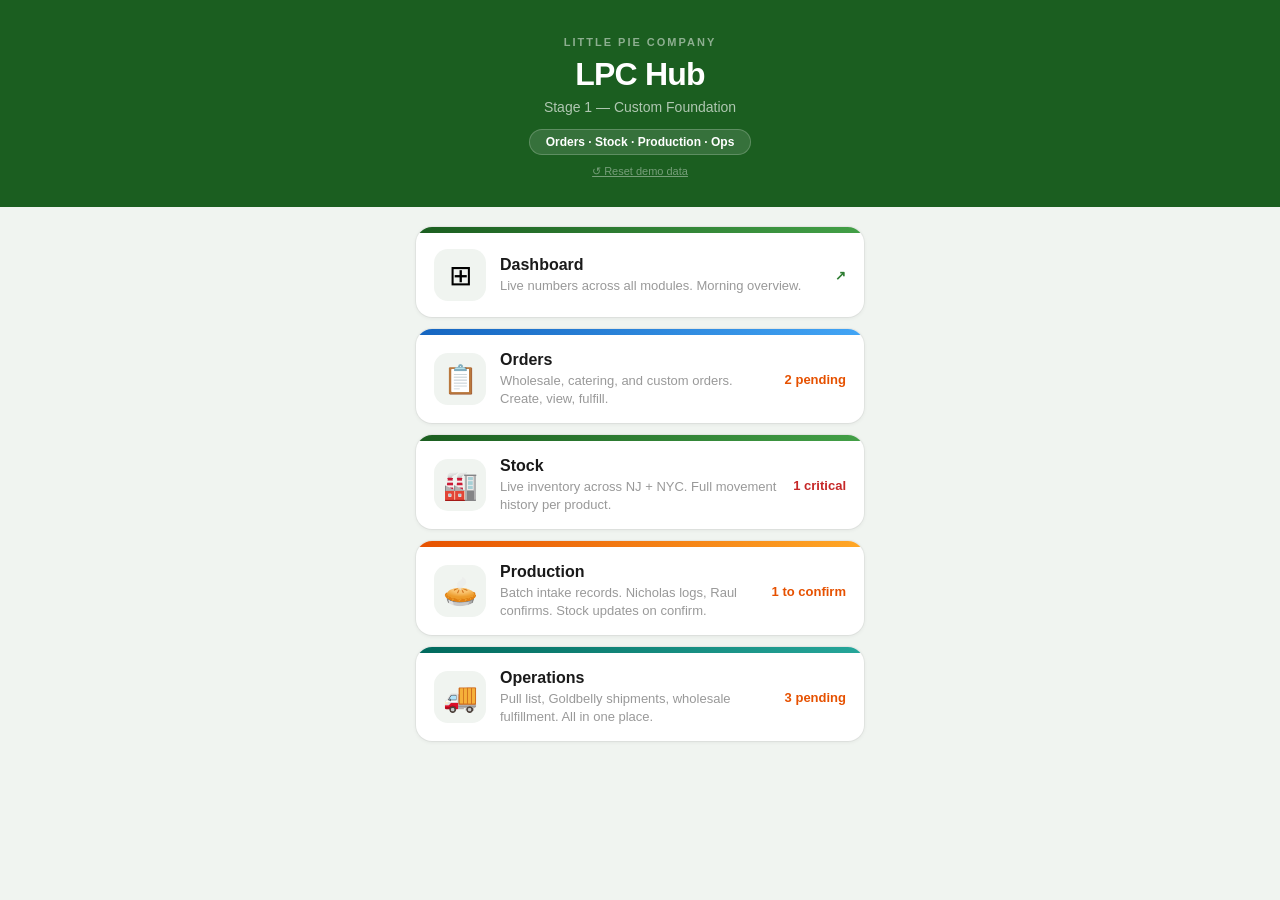
==== index.html @ 29d555e5 "init" ====
<!DOCTYPE html>
<html lang="en">
<head>
<meta charset="UTF-8">
<meta name="viewport" content="width=device-width, initial-scale=1.0">
<title>LPC Hub</title>
<link rel="stylesheet" href="_base.css">
<style>
  .hero { background: #1B5E20; color: white; padding: 36px 24px 28px; text-align: center; }
  .hero-eyebrow { font-size: 11px; font-weight: 700; letter-spacing: 2px; opacity: 0.5; text-transform: uppercase; margin-bottom: 8px; }
  .hero-title { font-size: 32px; font-weight: 800; letter-spacing: -0.8px; }
  .hero-sub { font-size: 14px; opacity: 0.65; margin-top: 6px; }
  .stage-badge { display: inline-block; background: rgba(255,255,255,0.12); border: 1px solid rgba(255,255,255,0.2); border-radius: 99px; font-size: 12px; font-weight: 600; padding: 5px 16px; margin-top: 14px; }
  .reset-btn { display: inline-block; margin-top: 10px; font-size: 11px; color: rgba(255,255,255,0.4); cursor: pointer; border: none; background: none; font-family: inherit; text-decoration: underline; }

  .modules { padding: 20px 16px 40px; max-width: 480px; margin: 0 auto; }
  .module-card { background: white; border-radius: 16px; overflow: hidden; margin-bottom: 12px; box-shadow: 0 1px 4px rgba(0,0,0,0.07), 0 0 0 1px rgba(0,0,0,0.04); text-decoration: none; color: inherit; display: block; transition: transform 0.15s; }
  .module-card:hover { transform: translateY(-1px); box-shadow: 0 4px 14px rgba(0,0,0,0.11); }
  .module-top { height: 6px; }
  .module-top.green  { background: linear-gradient(90deg, #1B5E20, #43A047); }
  .module-top.blue   { background: linear-gradient(90deg, #1565C0, #42A5F5); }
  .module-top.teal   { background: linear-gradient(90deg, #00695C, #26A69A); }
  .module-top.amber  { background: linear-gradient(90deg, #E65100, #FFA726); }
  .module-body { padding: 16px 18px; display: flex; align-items: center; gap: 14px; }
  .module-icon { font-size: 28px; width: 52px; height: 52px; border-radius: 14px; background: #F0F4F0; display: flex; align-items: center; justify-content: center; flex-shrink: 0; }
  .module-info { flex: 1; }
  .module-name { font-size: 16px; font-weight: 800; color: #1A1A1A; }
  .module-desc { font-size: 13px; color: #999; margin-top: 3px; line-height: 1.35; }
  .module-stat { font-size: 13px; font-weight: 700; text-align: right; flex-shrink: 0; }
  .stat-green  { color: #2E7D32; }
  .stat-orange { color: #E65100; }
  .stat-red    { color: #C62828; }
  .stat-grey   { color: #BBB; }
</style>
</head>
<body>
<div class="hero">
  <div class="hero-eyebrow">Little Pie Company</div>
  <div class="hero-title">LPC Hub</div>
  <div class="hero-sub">Stage 1 — Custom Foundation</div>
  <div class="stage-badge">Orders · Stock · Production · Ops</div>
  <br>
  <button type="button" class="reset-btn" onclick="if(confirm('Reset all demo data?')) AppData.reset()">↺ Reset demo data</button>
</div>

<div class="modules">
  <a class="module-card" href="01.dashboard.html">
    <div class="module-top green"></div>
    <div class="module-body">
      <div class="module-icon">⊞</div>
      <div class="module-info">
        <div class="module-name">Dashboard</div>
        <div class="module-desc">Live numbers across all modules. Morning overview.</div>
      </div>
      <div class="module-stat stat-green" id="stat-dash">—</div>
    </div>
  </a>

  <a class="module-card" href="02.orders.html">
    <div class="module-top blue"></div>
    <div class="module-body">
      <div class="module-icon">📋</div>
      <div class="module-info">
        <div class="module-name">Orders</div>
        <div class="module-desc">Wholesale, catering, and custom orders. Create, view, fulfill.</div>
      </div>
      <div class="module-stat stat-orange" id="stat-orders">—</div>
    </div>
  </a>

  <a class="module-card" href="03.stock.html">
    <div class="module-top green"></div>
    <div class="module-body">
      <div class="module-icon">🏭</div>
      <div class="module-info">
        <div class="module-name">Stock</div>
        <div class="module-desc">Live inventory across NJ + NYC. Full movement history per product.</div>
      </div>
      <div class="module-stat" id="stat-stock">—</div>
    </div>
  </a>

  <a class="module-card" href="04.production.html">
    <div class="module-top amber"></div>
    <div class="module-body">
      <div class="module-icon">🥧</div>
      <div class="module-info">
        <div class="module-name">Production</div>
        <div class="module-desc">Batch intake records. Nicholas logs, Raul confirms. Stock updates on confirm.</div>
      </div>
      <div class="module-stat stat-orange" id="stat-prod">—</div>
    </div>
  </a>

  <a class="module-card" href="05.operations.html">
    <div class="module-top teal"></div>
    <div class="module-body">
      <div class="module-icon">🚚</div>
      <div class="module-info">
        <div class="module-name">Operations</div>
        <div class="module-desc">Pull list, Goldbelly shipments, wholesale fulfillment. All in one place.</div>
      </div>
      <div class="module-stat stat-orange" id="stat-ops">—</div>
    </div>
  </a>
</div>

<script src="_data.js"></script>
<script>
  document.getElementById('stat-dash').textContent    = '↗';
  document.getElementById('stat-orders').textContent  = AppData.getPendingCount() + ' pending';
  const alerts = AppData.getStockAlerts();
  const crit = alerts.filter(a => a.level === 'critical').length;
  document.getElementById('stat-stock').textContent   = crit > 0 ? crit + ' critical' : 'All OK';
  document.getElementById('stat-stock').className     = 'module-stat ' + (crit > 0 ? 'stat-red' : 'stat-green');
  document.getElementById('stat-prod').textContent    = AppData.getPendingBatchCount() + ' to confirm';
  document.getElementById('stat-ops').textContent     = AppData.getPendingShipCount() + ' pending';
</script>
</body>
</html>
---- _base.css ----
/* LPC Hub — Base Styles */
* { box-sizing: border-box; margin: 0; padding: 0; }
body { font-family: -apple-system, BlinkMacSystemFont, 'Segoe UI', Roboto, sans-serif; background: #F0F4F0; min-height: 100vh; -webkit-font-smoothing: antialiased; }

/* ── Topbar ── */
.topbar { color: white; padding: 13px 18px; display: flex; align-items: center; justify-content: space-between; position: sticky; top: 0; z-index: 100; box-shadow: 0 2px 10px rgba(0,0,0,0.2); }
.topbar.green  { background: #1B5E20; }
.topbar.teal   { background: #00695C; }
.topbar.amber  { background: #E65100; }
.topbar-back   { font-size: 13px; opacity: 0.85; text-decoration: none; color: white; min-width: 52px; }
.topbar-center { flex: 1; text-align: center; }
.topbar-title  { font-size: 17px; font-weight: 800; letter-spacing: -0.2px; }
.topbar-sub    { font-size: 11px; opacity: 0.65; margin-top: 1px; }
.topbar-action { font-size: 20px; cursor: pointer; background: none; border: none; color: white; min-width: 52px; text-align: right; padding: 0; }
.topbar-right  { font-size: 12px; opacity: 0.65; min-width: 52px; text-align: right; }

/* ── Bottom Nav ── */
.bottomnav { position: fixed; bottom: 0; left: 0; right: 0; background: white; border-top: 1px solid #E4E8E4; display: flex; z-index: 100; }
.nav-item  { flex: 1; display: flex; flex-direction: column; align-items: center; padding: 8px 4px 6px; text-decoration: none; color: #B0B8B0; font-size: 10px; font-weight: 600; gap: 2px; }
.nav-item.active { color: #1B5E20; }
.nav-icon  { font-size: 21px; line-height: 1.15; }
.nav-badge { background: #E53935; color: white; font-size: 9px; font-weight: 800; padding: 1px 5px; border-radius: 99px; position: absolute; margin-top: -2px; margin-left: 10px; }

/* ── Content ── */
.content { padding: 14px; padding-bottom: 88px; max-width: 480px; margin: 0 auto; }

/* ── Cards ── */
.card { background: white; border-radius: 14px; padding: 16px 18px; margin-bottom: 12px; box-shadow: 0 1px 4px rgba(0,0,0,0.07), 0 0 0 1px rgba(0,0,0,0.04); }
.card-title { font-size: 11px; font-weight: 800; color: #1B5E20; text-transform: uppercase; letter-spacing: 0.6px; margin-bottom: 14px; }

/* ── Section Labels ── */
.section-label { font-size: 11px; font-weight: 700; color: #A0A8A0; text-transform: uppercase; letter-spacing: 0.8px; margin: 18px 0 10px; }

/* ── Chips ── */
.chip { font-size: 11px; font-weight: 700; padding: 3px 10px; border-radius: 99px; white-space: nowrap; }
.chip-green    { background: #E8F5E9; color: #2E7D32; }
.chip-orange   { background: #FFF3E0; color: #E65100; }
.chip-red      { background: #FFEBEE; color: #C62828; }
.chip-blue     { background: #E3F2FD; color: #1565C0; }
.chip-purple   { background: #F3E5F5; color: #6A1B9A; }
.chip-grey     { background: #F5F5F5; color: #777; }
.chip-teal     { background: #E0F2F1; color: #00695C; }

/* ── Buttons ── */
.btn { width: 100%; border: none; border-radius: 12px; padding: 15px; font-size: 15px; font-weight: 700; cursor: pointer; font-family: inherit; letter-spacing: 0.1px; }
.btn-primary   { background: #2E7D32; color: white; }
.btn-primary:hover   { background: #1B5E20; }
.btn-primary:disabled { background: #A5D6A7; cursor: default; }
.btn-secondary { background: #F0F4F0; color: #444; }
.btn-secondary:hover { background: #E4EAE4; }
.btn-teal      { background: #00695C; color: white; }
.btn-teal:hover      { background: #004D40; }
.btn-amber     { background: #E65100; color: white; }
.btn-danger    { background: #FFEBEE; color: #C62828; }

/* ── Forms ── */
.form-row { margin-bottom: 14px; }
.form-row:last-child { margin-bottom: 0; }
label { display: block; font-size: 12px; font-weight: 700; color: #666; margin-bottom: 6px; }
input[type="text"], input[type="number"], input[type="date"], select, textarea {
  width: 100%; border: 1.5px solid #DDE5DD; border-radius: 10px; padding: 11px 14px;
  font-size: 15px; color: #1A1A1A; background: white; outline: none;
  -webkit-appearance: none; font-family: inherit;
}
input:focus, select:focus, textarea:focus { border-color: #2E7D32; box-shadow: 0 0 0 3px rgba(46,125,50,0.10); }
textarea { resize: none; height: 68px; font-size: 14px; line-height: 1.5; }
select { background-image: url("data:image/svg+xml,%3Csvg xmlns='http://www.w3.org/2000/svg' width='12' height='8' viewBox='0 0 12 8'%3E%3Cpath fill='%23999' d='M6 8L0 0h12z'/%3E%3C/svg%3E"); background-repeat: no-repeat; background-position: right 14px center; padding-right: 36px; }

/* Qty stepper */
.stepper { display: flex; align-items: center; gap: 10px; }
.step-btn { width: 48px; height: 48px; border-radius: 10px; border: 1.5px solid #DDE5DD; background: white; font-size: 22px; font-weight: 700; cursor: pointer; display: flex; align-items: center; justify-content: center; color: #1B5E20; flex-shrink: 0; }
.step-btn:hover { background: #E8F5E9; border-color: #A5D6A7; }
.step-input { flex: 1; text-align: center; font-size: 32px; font-weight: 800; color: #1B5E20; letter-spacing: -1px; }

/* ── Info Strip ── */
.info-strip { background: white; border-radius: 14px; padding: 12px 0; margin-bottom: 14px; display: flex; box-shadow: 0 1px 4px rgba(0,0,0,0.07), 0 0 0 1px rgba(0,0,0,0.04); }
.info-item { flex: 1; text-align: center; border-right: 1px solid #EEF2EE; }
.info-item:last-child { border-right: none; }
.info-label { font-size: 10px; font-weight: 700; color: #C0C8C0; text-transform: uppercase; letter-spacing: 0.5px; }
.info-val   { font-size: 18px; font-weight: 800; color: #1B5E20; margin-top: 3px; }
.info-val.muted { color: #C0C8C0; }

/* ── Progress Bar ── */
.progress-wrap { background: #E8EEE8; border-radius: 99px; height: 6px; margin-bottom: 14px; overflow: hidden; }
.progress-bar  { height: 100%; border-radius: 99px; transition: width 0.3s; background: linear-gradient(90deg, #2E7D32, #4CAF50); }

/* ── Tabs ── */
.tabs { display: flex; gap: 6px; margin-bottom: 14px; overflow-x: auto; padding-bottom: 2px; -webkit-overflow-scrolling: touch; }
.tab { padding: 7px 15px; border-radius: 99px; font-size: 13px; font-weight: 600; cursor: pointer; border: 1.5px solid #DDE5DD; background: white; color: #888; white-space: nowrap; flex-shrink: 0; font-family: inherit; }
.tab.active { background: #1B5E20; color: white; border-color: #1B5E20; }

/* Module tabs (full-width) */
.module-tabs { display: grid; background: #E4EAE4; border-bottom: none; }
.module-tab  { padding: 12px; text-align: center; font-size: 13px; font-weight: 700; color: #999; cursor: pointer; border-bottom: 3px solid transparent; background: transparent; border: none; font-family: inherit; }
.module-tab.active { color: #1B5E20; border-bottom-color: #2E7D32; background: white; }

/* ── List Rows ── */
.list-row { background: white; border-radius: 14px; padding: 14px 16px; margin-bottom: 8px; display: flex; align-items: center; gap: 12px; box-shadow: 0 1px 4px rgba(0,0,0,0.07), 0 0 0 1px rgba(0,0,0,0.04); text-decoration: none; color: inherit; cursor: pointer; }
.list-row:hover { background: #FAFCFA; }
.list-row-icon { width: 42px; height: 42px; border-radius: 12px; background: #F0F4F0; display: flex; align-items: center; justify-content: center; font-size: 20px; flex-shrink: 0; }
.list-row-body { flex: 1; min-width: 0; }
.list-row-title { font-size: 14px; font-weight: 700; color: #1A1A1A; }
.list-row-sub   { font-size: 12px; color: #A0A8A0; margin-top: 2px; }
.list-row-right { display: flex; align-items: center; gap: 8px; flex-shrink: 0; }
.arrow { color: #D0D8D0; font-size: 18px; font-weight: 300; }

/* ── Modal ── */
.modal-overlay { display: none; position: fixed; inset: 0; background: rgba(0,0,0,0.45); z-index: 200; align-items: flex-end; }
.modal-overlay.open { display: flex; }
.modal { background: white; border-radius: 20px 20px 0 0; width: 100%; max-height: 90vh; overflow-y: auto; }
.modal-handle { width: 40px; height: 4px; background: #DDD; border-radius: 2px; margin: 14px auto 0; }
.modal-header { padding: 16px 20px 12px; }
.modal-title  { font-size: 18px; font-weight: 800; color: #1A1A1A; }
.modal-sub    { font-size: 12px; color: #AAA; margin-top: 3px; }
.modal-body   { padding: 0 20px 20px; }
.modal-footer { padding: 12px 20px 28px; display: flex; gap: 10px; }
.modal-footer .btn { padding: 14px; font-size: 14px; }

/* ── Drawer (slide-up panel) ── */
.drawer-overlay { display: none; position: fixed; inset: 0; background: rgba(0,0,0,0.4); z-index: 150; }
.drawer-overlay.open { display: block; }
.drawer { position: fixed; bottom: 0; left: 0; right: 0; background: white; border-radius: 20px 20px 0 0; z-index: 160; max-height: 92vh; overflow-y: auto; transform: translateY(100%); transition: transform 0.25s ease; }
.drawer.open { transform: translateY(0); }
.drawer-handle { width: 40px; height: 4px; background: #DDD; border-radius: 2px; margin: 14px auto 0; }
.drawer-header { padding: 16px 20px 4px; display: flex; align-items: center; justify-content: space-between; }
.drawer-title  { font-size: 18px; font-weight: 800; color: #1A1A1A; }
.drawer-close  { font-size: 20px; color: #CCC; cursor: pointer; background: none; border: none; padding: 4px; }
.drawer-body   { padding: 12px 20px 32px; }

/* ── Ledger / History ── */
.ledger-item { display: flex; align-items: flex-start; gap: 12px; padding: 10px 0; border-bottom: 1px solid #F5F5F5; }
.ledger-item:last-child { border-bottom: none; }
.ledger-dot { width: 10px; height: 10px; border-radius: 50%; flex-shrink: 0; margin-top: 3px; }
.dot-in   { background: #4CAF50; }
.dot-out  { background: #EF5350; }
.dot-move { background: #1E88E5; }
.ledger-body { flex: 1; }
.ledger-desc { font-size: 13px; color: #333; font-weight: 500; }
.ledger-meta { font-size: 11px; color: #BBB; margin-top: 2px; }
.ledger-qty  { font-size: 14px; font-weight: 800; flex-shrink: 0; }
.ledger-qty.pos { color: #2E7D32; }
.ledger-qty.neg { color: #C62828; }

/* ── KPI Cards ── */
.kpi-grid { display: grid; grid-template-columns: 1fr 1fr; gap: 10px; margin-bottom: 6px; }
.kpi-card { background: white; border-radius: 14px; padding: 14px 16px; box-shadow: 0 1px 4px rgba(0,0,0,0.07), 0 0 0 1px rgba(0,0,0,0.04); border-top: 3px solid #E0E0E0; }
.kpi-card.ok      { border-top-color: #4CAF50; }
.kpi-card.warn    { border-top-color: #FF9800; }
.kpi-card.alert   { border-top-color: #F44336; }
.kpi-card.neutral { border-top-color: #90A4AE; }
.kpi-num   { font-size: 34px; font-weight: 800; line-height: 1; letter-spacing: -1.5px; color: #1A1A1A; }
.kpi-num.green  { color: #1B5E20; }
.kpi-num.orange { color: #E65100; }
.kpi-num.red    { color: #C62828; }
.kpi-num.slate  { color: #455A64; }
.kpi-label { font-size: 12px; color: #999; margin-top: 5px; font-weight: 500; }
.kpi-sub   { font-size: 11px; color: #C0C0C0; margin-top: 2px; }

/* ── FAB ── */
.fab { position: fixed; bottom: 76px; right: 18px; width: 54px; height: 54px; border-radius: 99px; display: flex; align-items: center; justify-content: center; font-size: 26px; box-shadow: 0 4px 16px rgba(0,0,0,0.2); cursor: pointer; border: none; z-index: 90; font-family: inherit; }
.fab-green { background: #2E7D32; color: white; box-shadow: 0 4px 16px rgba(46,125,50,0.4); }
.fab-green:hover { background: #1B5E20; }

/* ── Notice ── */
.notice { border-radius: 12px; padding: 12px 14px; margin-bottom: 14px; display: flex; align-items: flex-start; gap: 10px; }
.notice-blue   { background: #E3F2FD; border: 1px solid #BBDEFB; }
.notice-amber  { background: #FFF8E1; border: 1px solid #FFE082; }
.notice-red    { background: #FFEBEE; border: 1px solid #FFCDD2; }
.notice-icon   { font-size: 16px; flex-shrink: 0; margin-top: 1px; }
.notice-text   { font-size: 12px; line-height: 1.5; }
.notice-blue .notice-text   { color: #1565C0; }
.notice-amber .notice-text  { color: #E65100; }
.notice-red .notice-text    { color: #C62828; }

/* ── Checkbox rows (pick lists) ── */
.check-row { background: white; border-radius: 14px; padding: 14px 16px; margin-bottom: 8px; display: flex; align-items: center; gap: 14px; box-shadow: 0 1px 4px rgba(0,0,0,0.07), 0 0 0 1px rgba(0,0,0,0.04); cursor: pointer; user-select: none; -webkit-tap-highlight-color: transparent; transition: opacity 0.2s; }
.check-row.checked { opacity: 0.42; }
.check-row.checked .check-row-name { text-decoration: line-through; color: #BBB; }
.checkbox { width: 26px; height: 26px; border-radius: 8px; border: 2px solid #C8E6C9; display: flex; align-items: center; justify-content: center; flex-shrink: 0; background: white; transition: all 0.15s; }
.check-row.checked .checkbox { background: #2E7D32; border-color: #2E7D32; }
.checkmark { color: white; font-size: 14px; font-weight: 700; display: none; }
.check-row.checked .checkmark { display: block; }
.check-row-body { flex: 1; min-width: 0; }
.check-row-name { font-size: 14px; font-weight: 700; color: #1A1A1A; }
.check-row-meta { display: flex; gap: 8px; margin-top: 4px; flex-wrap: wrap; }
.meta-pill { font-size: 11px; color: #999; background: #F5F5F5; border-radius: 6px; padding: 2px 7px; }
.meta-pill.warn { background: #FFF3E0; color: #E65100; }
.check-row-right { text-align: right; flex-shrink: 0; }
.check-row-qty  { font-size: 26px; font-weight: 800; color: #1B5E20; line-height: 1; letter-spacing: -1px; }
.check-row-unit { font-size: 10px; color: #CCC; font-weight: 600; text-transform: uppercase; }

/* ── Stock rows ── */
.stock-row { background: white; border-radius: 14px; padding: 14px 16px; margin-bottom: 8px; box-shadow: 0 1px 4px rgba(0,0,0,0.07), 0 0 0 1px rgba(0,0,0,0.04); border-left: 4px solid transparent; cursor: pointer; }
.stock-row.ok       { border-left-color: #4CAF50; }
.stock-row.low      { border-left-color: #FF9800; }
.stock-row.critical { border-left-color: #F44336; }
.stock-row:hover    { background: #FAFCFA; }
.stock-row-top { display: flex; justify-content: space-between; align-items: flex-start; margin-bottom: 10px; }
.stock-row-name { font-size: 14px; font-weight: 700; color: #1A1A1A; }
.loc-grid { display: flex; gap: 8px; }
.loc-block { flex: 1; background: #F8F9F8; border-radius: 10px; padding: 8px 12px; }
.loc-label { font-size: 10px; color: #BBB; font-weight: 600; text-transform: uppercase; letter-spacing: 0.4px; }
.loc-qty   { font-size: 20px; font-weight: 800; color: #222; margin-top: 2px; line-height: 1; letter-spacing: -0.5px; }
.loc-target { font-size: 10px; color: #CCC; margin-top: 1px; }
.bar-wrap  { margin-top: 6px; background: #EFEFEF; border-radius: 3px; height: 4px; overflow: hidden; }
.bar       { height: 100%; border-radius: 3px; }
.bar-ok       { background: #4CAF50; }
.bar-low      { background: #FF9800; }
.bar-critical { background: #F44336; }

@media print {
  .topbar-back, .topbar-action, .bottomnav, .fab, .drawer-overlay, .modal-overlay { display: none !important; }
  body { background: white; }
  .content { padding-bottom: 16px; }
}
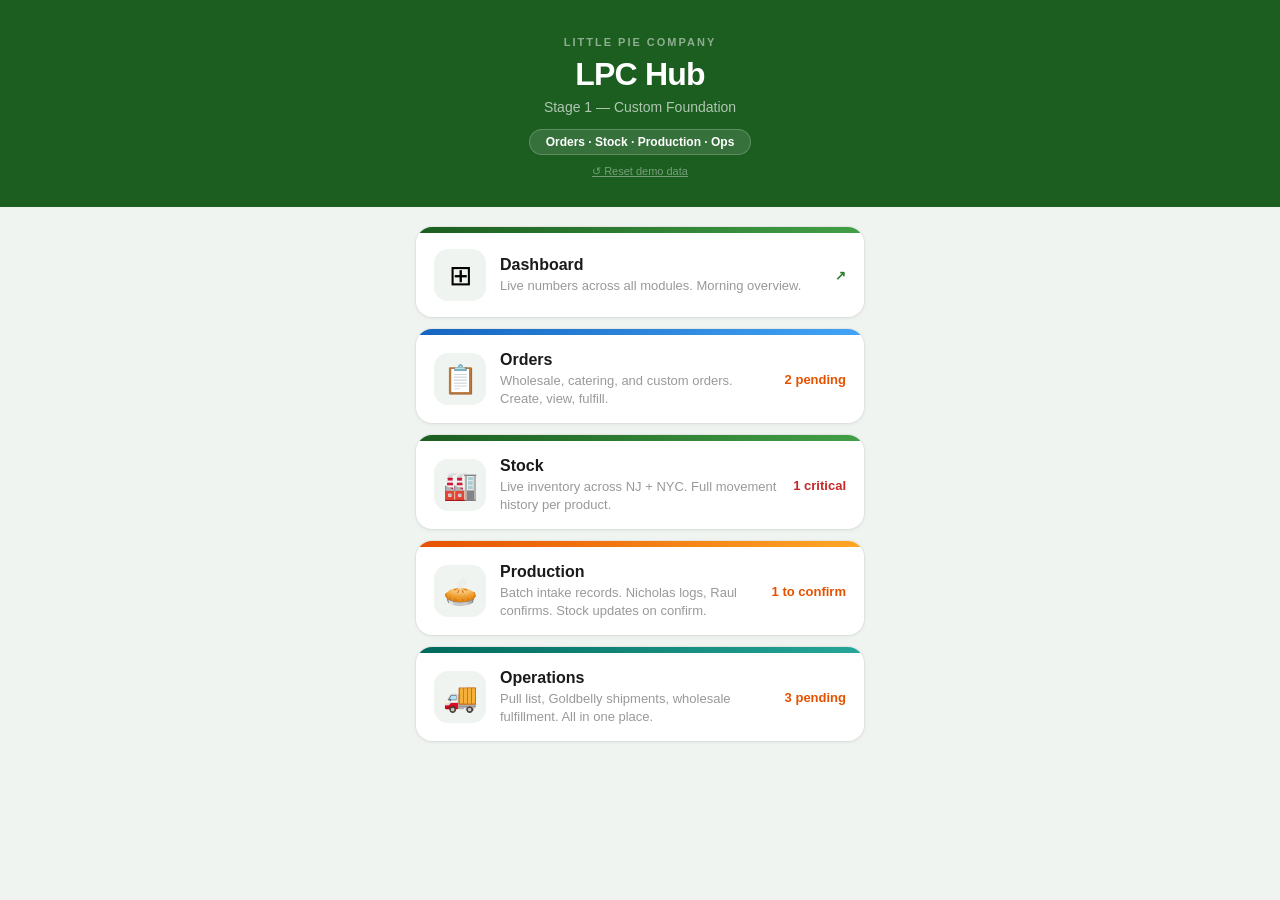
==== commit 21c6f8e0: "fix: change routes for styles and js scripts across all HTML files" ====
--- a/index.html
+++ b/index.html
@@ -1,120 +1,251 @@
 <!DOCTYPE html>
 <html lang="en">
+
 <head>
-<meta charset="UTF-8">
-<meta name="viewport" content="width=device-width, initial-scale=1.0">
-<title>LPC Hub</title>
-<link rel="stylesheet" href="_base.css">
-<style>
-  .hero { background: #1B5E20; color: white; padding: 36px 24px 28px; text-align: center; }
-  .hero-eyebrow { font-size: 11px; font-weight: 700; letter-spacing: 2px; opacity: 0.5; text-transform: uppercase; margin-bottom: 8px; }
-  .hero-title { font-size: 32px; font-weight: 800; letter-spacing: -0.8px; }
-  .hero-sub { font-size: 14px; opacity: 0.65; margin-top: 6px; }
-  .stage-badge { display: inline-block; background: rgba(255,255,255,0.12); border: 1px solid rgba(255,255,255,0.2); border-radius: 99px; font-size: 12px; font-weight: 600; padding: 5px 16px; margin-top: 14px; }
-  .reset-btn { display: inline-block; margin-top: 10px; font-size: 11px; color: rgba(255,255,255,0.4); cursor: pointer; border: none; background: none; font-family: inherit; text-decoration: underline; }
-
-  .modules { padding: 20px 16px 40px; max-width: 480px; margin: 0 auto; }
-  .module-card { background: white; border-radius: 16px; overflow: hidden; margin-bottom: 12px; box-shadow: 0 1px 4px rgba(0,0,0,0.07), 0 0 0 1px rgba(0,0,0,0.04); text-decoration: none; color: inherit; display: block; transition: transform 0.15s; }
-  .module-card:hover { transform: translateY(-1px); box-shadow: 0 4px 14px rgba(0,0,0,0.11); }
-  .module-top { height: 6px; }
-  .module-top.green  { background: linear-gradient(90deg, #1B5E20, #43A047); }
-  .module-top.blue   { background: linear-gradient(90deg, #1565C0, #42A5F5); }
-  .module-top.teal   { background: linear-gradient(90deg, #00695C, #26A69A); }
-  .module-top.amber  { background: linear-gradient(90deg, #E65100, #FFA726); }
-  .module-body { padding: 16px 18px; display: flex; align-items: center; gap: 14px; }
-  .module-icon { font-size: 28px; width: 52px; height: 52px; border-radius: 14px; background: #F0F4F0; display: flex; align-items: center; justify-content: center; flex-shrink: 0; }
-  .module-info { flex: 1; }
-  .module-name { font-size: 16px; font-weight: 800; color: #1A1A1A; }
-  .module-desc { font-size: 13px; color: #999; margin-top: 3px; line-height: 1.35; }
-  .module-stat { font-size: 13px; font-weight: 700; text-align: right; flex-shrink: 0; }
-  .stat-green  { color: #2E7D32; }
-  .stat-orange { color: #E65100; }
-  .stat-red    { color: #C62828; }
-  .stat-grey   { color: #BBB; }
-</style>
+  <meta charset="UTF-8">
+  <meta name="viewport" content="width=device-width, initial-scale=1.0">
+  <title>LPC Hub</title>
+  <link rel="stylesheet" href="./_base.css">
+  <style>
+    .hero {
+      background: #1B5E20;
+      color: white;
+      padding: 36px 24px 28px;
+      text-align: center;
+    }
+
+    .hero-eyebrow {
+      font-size: 11px;
+      font-weight: 700;
+      letter-spacing: 2px;
+      opacity: 0.5;
+      text-transform: uppercase;
+      margin-bottom: 8px;
+    }
+
+    .hero-title {
+      font-size: 32px;
+      font-weight: 800;
+      letter-spacing: -0.8px;
+    }
+
+    .hero-sub {
+      font-size: 14px;
+      opacity: 0.65;
+      margin-top: 6px;
+    }
+
+    .stage-badge {
+      display: inline-block;
+      background: rgba(255, 255, 255, 0.12);
+      border: 1px solid rgba(255, 255, 255, 0.2);
+      border-radius: 99px;
+      font-size: 12px;
+      font-weight: 600;
+      padding: 5px 16px;
+      margin-top: 14px;
+    }
+
+    .reset-btn {
+      display: inline-block;
+      margin-top: 10px;
+      font-size: 11px;
+      color: rgba(255, 255, 255, 0.4);
+      cursor: pointer;
+      border: none;
+      background: none;
+      font-family: inherit;
+      text-decoration: underline;
+    }
+
+    .modules {
+      padding: 20px 16px 40px;
+      max-width: 480px;
+      margin: 0 auto;
+    }
+
+    .module-card {
+      background: white;
+      border-radius: 16px;
+      overflow: hidden;
+      margin-bottom: 12px;
+      box-shadow: 0 1px 4px rgba(0, 0, 0, 0.07), 0 0 0 1px rgba(0, 0, 0, 0.04);
+      text-decoration: none;
+      color: inherit;
+      display: block;
+      transition: transform 0.15s;
+    }
+
+    .module-card:hover {
+      transform: translateY(-1px);
+      box-shadow: 0 4px 14px rgba(0, 0, 0, 0.11);
+    }
+
+    .module-top {
+      height: 6px;
+    }
+
+    .module-top.green {
+      background: linear-gradient(90deg, #1B5E20, #43A047);
+    }
+
+    .module-top.blue {
+      background: linear-gradient(90deg, #1565C0, #42A5F5);
+    }
+
+    .module-top.teal {
+      background: linear-gradient(90deg, #00695C, #26A69A);
+    }
+
+    .module-top.amber {
+      background: linear-gradient(90deg, #E65100, #FFA726);
+    }
+
+    .module-body {
+      padding: 16px 18px;
+      display: flex;
+      align-items: center;
+      gap: 14px;
+    }
+
+    .module-icon {
+      font-size: 28px;
+      width: 52px;
+      height: 52px;
+      border-radius: 14px;
+      background: #F0F4F0;
+      display: flex;
+      align-items: center;
+      justify-content: center;
+      flex-shrink: 0;
+    }
+
+    .module-info {
+      flex: 1;
+    }
+
+    .module-name {
+      font-size: 16px;
+      font-weight: 800;
+      color: #1A1A1A;
+    }
+
+    .module-desc {
+      font-size: 13px;
+      color: #999;
+      margin-top: 3px;
+      line-height: 1.35;
+    }
+
+    .module-stat {
+      font-size: 13px;
+      font-weight: 700;
+      text-align: right;
+      flex-shrink: 0;
+    }
+
+    .stat-green {
+      color: #2E7D32;
+    }
+
+    .stat-orange {
+      color: #E65100;
+    }
+
+    .stat-red {
+      color: #C62828;
+    }
+
+    .stat-grey {
+      color: #BBB;
+    }
+  </style>
 </head>
+
 <body>
-<div class="hero">
-  <div class="hero-eyebrow">Little Pie Company</div>
-  <div class="hero-title">LPC Hub</div>
-  <div class="hero-sub">Stage 1 — Custom Foundation</div>
-  <div class="stage-badge">Orders · Stock · Production · Ops</div>
-  <br>
-  <button type="button" class="reset-btn" onclick="if(confirm('Reset all demo data?')) AppData.reset()">↺ Reset demo data</button>
-</div>
-
-<div class="modules">
-  <a class="module-card" href="01.dashboard.html">
-    <div class="module-top green"></div>
-    <div class="module-body">
-      <div class="module-icon">⊞</div>
-      <div class="module-info">
-        <div class="module-name">Dashboard</div>
-        <div class="module-desc">Live numbers across all modules. Morning overview.</div>
-      </div>
-      <div class="module-stat stat-green" id="stat-dash">—</div>
-    </div>
-  </a>
-
-  <a class="module-card" href="02.orders.html">
-    <div class="module-top blue"></div>
-    <div class="module-body">
-      <div class="module-icon">📋</div>
-      <div class="module-info">
-        <div class="module-name">Orders</div>
-        <div class="module-desc">Wholesale, catering, and custom orders. Create, view, fulfill.</div>
-      </div>
-      <div class="module-stat stat-orange" id="stat-orders">—</div>
-    </div>
-  </a>
-
-  <a class="module-card" href="03.stock.html">
-    <div class="module-top green"></div>
-    <div class="module-body">
-      <div class="module-icon">🏭</div>
-      <div class="module-info">
-        <div class="module-name">Stock</div>
-        <div class="module-desc">Live inventory across NJ + NYC. Full movement history per product.</div>
-      </div>
-      <div class="module-stat" id="stat-stock">—</div>
-    </div>
-  </a>
-
-  <a class="module-card" href="04.production.html">
-    <div class="module-top amber"></div>
-    <div class="module-body">
-      <div class="module-icon">🥧</div>
-      <div class="module-info">
-        <div class="module-name">Production</div>
-        <div class="module-desc">Batch intake records. Nicholas logs, Raul confirms. Stock updates on confirm.</div>
-      </div>
-      <div class="module-stat stat-orange" id="stat-prod">—</div>
-    </div>
-  </a>
-
-  <a class="module-card" href="05.operations.html">
-    <div class="module-top teal"></div>
-    <div class="module-body">
-      <div class="module-icon">🚚</div>
-      <div class="module-info">
-        <div class="module-name">Operations</div>
-        <div class="module-desc">Pull list, Goldbelly shipments, wholesale fulfillment. All in one place.</div>
-      </div>
-      <div class="module-stat stat-orange" id="stat-ops">—</div>
-    </div>
-  </a>
-</div>
-
-<script src="_data.js"></script>
-<script>
-  document.getElementById('stat-dash').textContent    = '↗';
-  document.getElementById('stat-orders').textContent  = AppData.getPendingCount() + ' pending';
-  const alerts = AppData.getStockAlerts();
-  const crit = alerts.filter(a => a.level === 'critical').length;
-  document.getElementById('stat-stock').textContent   = crit > 0 ? crit + ' critical' : 'All OK';
-  document.getElementById('stat-stock').className     = 'module-stat ' + (crit > 0 ? 'stat-red' : 'stat-green');
-  document.getElementById('stat-prod').textContent    = AppData.getPendingBatchCount() + ' to confirm';
-  document.getElementById('stat-ops').textContent     = AppData.getPendingShipCount() + ' pending';
-</script>
+  <div class="hero">
+    <div class="hero-eyebrow">Little Pie Company</div>
+    <div class="hero-title">LPC Hub</div>
+    <div class="hero-sub">Stage 1 — Custom Foundation</div>
+    <div class="stage-badge">Orders · Stock · Production · Ops</div>
+    <br>
+    <button type="button" class="reset-btn" onclick="if(confirm('Reset all demo data?')) AppData.reset()">↺ Reset demo
+      data</button>
+  </div>
+
+  <div class="modules">
+    <a class="module-card" href="01.dashboard.html">
+      <div class="module-top green"></div>
+      <div class="module-body">
+        <div class="module-icon">⊞</div>
+        <div class="module-info">
+          <div class="module-name">Dashboard</div>
+          <div class="module-desc">Live numbers across all modules. Morning overview.</div>
+        </div>
+        <div class="module-stat stat-green" id="stat-dash">—</div>
+      </div>
+    </a>
+
+    <a class="module-card" href="02.orders.html">
+      <div class="module-top blue"></div>
+      <div class="module-body">
+        <div class="module-icon">📋</div>
+        <div class="module-info">
+          <div class="module-name">Orders</div>
+          <div class="module-desc">Wholesale, catering, and custom orders. Create, view, fulfill.</div>
+        </div>
+        <div class="module-stat stat-orange" id="stat-orders">—</div>
+      </div>
+    </a>
+
+    <a class="module-card" href="03.stock.html">
+      <div class="module-top green"></div>
+      <div class="module-body">
+        <div class="module-icon">🏭</div>
+        <div class="module-info">
+          <div class="module-name">Stock</div>
+          <div class="module-desc">Live inventory across NJ + NYC. Full movement history per product.</div>
+        </div>
+        <div class="module-stat" id="stat-stock">—</div>
+      </div>
+    </a>
+
+    <a class="module-card" href="04.production.html">
+      <div class="module-top amber"></div>
+      <div class="module-body">
+        <div class="module-icon">🥧</div>
+        <div class="module-info">
+          <div class="module-name">Production</div>
+          <div class="module-desc">Batch intake records. Nicholas logs, Raul confirms. Stock updates on confirm.</div>
+        </div>
+        <div class="module-stat stat-orange" id="stat-prod">—</div>
+      </div>
+    </a>
+
+    <a class="module-card" href="05.operations.html">
+      <div class="module-top teal"></div>
+      <div class="module-body">
+        <div class="module-icon">🚚</div>
+        <div class="module-info">
+          <div class="module-name">Operations</div>
+          <div class="module-desc">Pull list, Goldbelly shipments, wholesale fulfillment. All in one place.</div>
+        </div>
+        <div class="module-stat stat-orange" id="stat-ops">—</div>
+      </div>
+    </a>
+  </div>
+
+  <script src="./_data.js"></script>
+  <script>
+    document.getElementById('stat-dash').textContent = '↗';
+    document.getElementById('stat-orders').textContent = AppData.getPendingCount() + ' pending';
+    const alerts = AppData.getStockAlerts();
+    const crit = alerts.filter(a => a.level === 'critical').length;
+    document.getElementById('stat-stock').textContent = crit > 0 ? crit + ' critical' : 'All OK';
+    document.getElementById('stat-stock').className = 'module-stat ' + (crit > 0 ? 'stat-red' : 'stat-green');
+    document.getElementById('stat-prod').textContent = AppData.getPendingBatchCount() + ' to confirm';
+    document.getElementById('stat-ops').textContent = AppData.getPendingShipCount() + ' pending';
+  </script>
 </body>
-</html>
+
+</html>
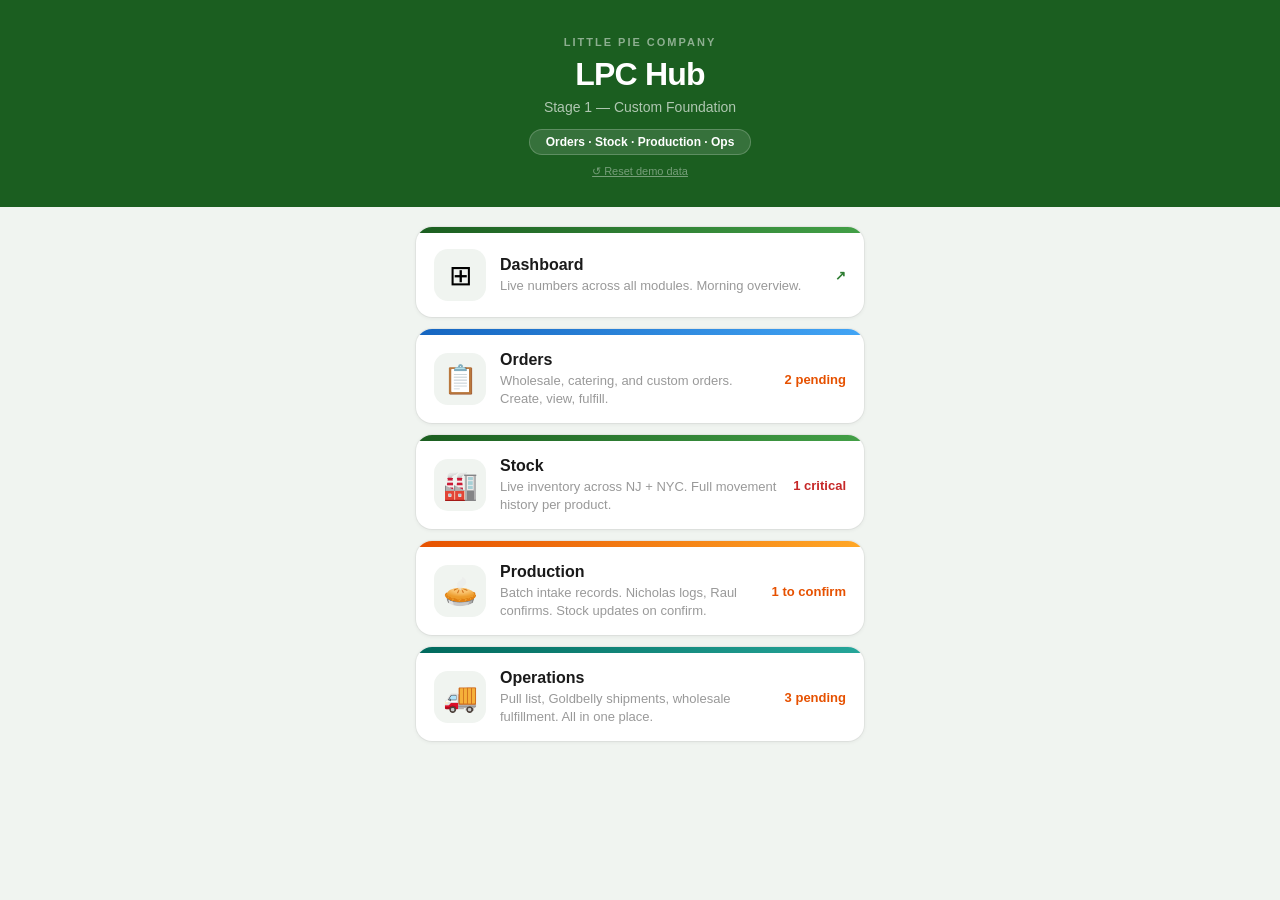
==== commit 3ed4faaa: "fix: Refactor file paths for CSS and JS assets; add base CSS styles and shared data layer" ====
--- a/index.html
+++ b/index.html
@@ -5,7 +5,7 @@
   <meta charset="UTF-8">
   <meta name="viewport" content="width=device-width, initial-scale=1.0">
   <title>LPC Hub</title>
-  <link rel="stylesheet" href="./_base.css">
+  <link rel="stylesheet" href="css/_base.css">
   <style>
     .hero {
       background: #1B5E20;
@@ -235,7 +235,7 @@
     </a>
   </div>
 
-  <script src="./_data.js"></script>
+  <script src="js/_data.js"></script>
   <script>
     document.getElementById('stat-dash').textContent = '↗';
     document.getElementById('stat-orders').textContent = AppData.getPendingCount() + ' pending';
--- a/css/_base.css
+++ b/css/_base.css
@@ -0,0 +1,215 @@
+/* LPC Hub — Base Styles */
+* { box-sizing: border-box; margin: 0; padding: 0; }
+body { font-family: -apple-system, BlinkMacSystemFont, 'Segoe UI', Roboto, sans-serif; background: #F0F4F0; min-height: 100vh; -webkit-font-smoothing: antialiased; }
+
+/* ── Topbar ── */
+.topbar { color: white; padding: 13px 18px; display: flex; align-items: center; justify-content: space-between; position: sticky; top: 0; z-index: 100; box-shadow: 0 2px 10px rgba(0,0,0,0.2); }
+.topbar.green  { background: #1B5E20; }
+.topbar.teal   { background: #00695C; }
+.topbar.amber  { background: #E65100; }
+.topbar-back   { font-size: 13px; opacity: 0.85; text-decoration: none; color: white; min-width: 52px; }
+.topbar-center { flex: 1; text-align: center; }
+.topbar-title  { font-size: 17px; font-weight: 800; letter-spacing: -0.2px; }
+.topbar-sub    { font-size: 11px; opacity: 0.65; margin-top: 1px; }
+.topbar-action { font-size: 20px; cursor: pointer; background: none; border: none; color: white; min-width: 52px; text-align: right; padding: 0; }
+.topbar-right  { font-size: 12px; opacity: 0.65; min-width: 52px; text-align: right; }
+
+/* ── Bottom Nav ── */
+.bottomnav { position: fixed; bottom: 0; left: 0; right: 0; background: white; border-top: 1px solid #E4E8E4; display: flex; z-index: 100; }
+.nav-item  { flex: 1; display: flex; flex-direction: column; align-items: center; padding: 8px 4px 6px; text-decoration: none; color: #B0B8B0; font-size: 10px; font-weight: 600; gap: 2px; }
+.nav-item.active { color: #1B5E20; }
+.nav-icon  { font-size: 21px; line-height: 1.15; }
+.nav-badge { background: #E53935; color: white; font-size: 9px; font-weight: 800; padding: 1px 5px; border-radius: 99px; position: absolute; margin-top: -2px; margin-left: 10px; }
+
+/* ── Content ── */
+.content { padding: 14px; padding-bottom: 88px; max-width: 480px; margin: 0 auto; }
+
+/* ── Cards ── */
+.card { background: white; border-radius: 14px; padding: 16px 18px; margin-bottom: 12px; box-shadow: 0 1px 4px rgba(0,0,0,0.07), 0 0 0 1px rgba(0,0,0,0.04); }
+.card-title { font-size: 11px; font-weight: 800; color: #1B5E20; text-transform: uppercase; letter-spacing: 0.6px; margin-bottom: 14px; }
+
+/* ── Section Labels ── */
+.section-label { font-size: 11px; font-weight: 700; color: #A0A8A0; text-transform: uppercase; letter-spacing: 0.8px; margin: 18px 0 10px; }
+
+/* ── Chips ── */
+.chip { font-size: 11px; font-weight: 700; padding: 3px 10px; border-radius: 99px; white-space: nowrap; }
+.chip-green    { background: #E8F5E9; color: #2E7D32; }
+.chip-orange   { background: #FFF3E0; color: #E65100; }
+.chip-red      { background: #FFEBEE; color: #C62828; }
+.chip-blue     { background: #E3F2FD; color: #1565C0; }
+.chip-purple   { background: #F3E5F5; color: #6A1B9A; }
+.chip-grey     { background: #F5F5F5; color: #777; }
+.chip-teal     { background: #E0F2F1; color: #00695C; }
+
+/* ── Buttons ── */
+.btn { width: 100%; border: none; border-radius: 12px; padding: 15px; font-size: 15px; font-weight: 700; cursor: pointer; font-family: inherit; letter-spacing: 0.1px; }
+.btn-primary   { background: #2E7D32; color: white; }
+.btn-primary:hover   { background: #1B5E20; }
+.btn-primary:disabled { background: #A5D6A7; cursor: default; }
+.btn-secondary { background: #F0F4F0; color: #444; }
+.btn-secondary:hover { background: #E4EAE4; }
+.btn-teal      { background: #00695C; color: white; }
+.btn-teal:hover      { background: #004D40; }
+.btn-amber     { background: #E65100; color: white; }
+.btn-danger    { background: #FFEBEE; color: #C62828; }
+
+/* ── Forms ── */
+.form-row { margin-bottom: 14px; }
+.form-row:last-child { margin-bottom: 0; }
+label { display: block; font-size: 12px; font-weight: 700; color: #666; margin-bottom: 6px; }
+input[type="text"], input[type="number"], input[type="date"], select, textarea {
+  width: 100%; border: 1.5px solid #DDE5DD; border-radius: 10px; padding: 11px 14px;
+  font-size: 15px; color: #1A1A1A; background: white; outline: none;
+  -webkit-appearance: none; font-family: inherit;
+}
+input:focus, select:focus, textarea:focus { border-color: #2E7D32; box-shadow: 0 0 0 3px rgba(46,125,50,0.10); }
+textarea { resize: none; height: 68px; font-size: 14px; line-height: 1.5; }
+select { background-image: url("data:image/svg+xml,%3Csvg xmlns='http://www.w3.org/2000/svg' width='12' height='8' viewBox='0 0 12 8'%3E%3Cpath fill='%23999' d='M6 8L0 0h12z'/%3E%3C/svg%3E"); background-repeat: no-repeat; background-position: right 14px center; padding-right: 36px; }
+
+/* Qty stepper */
+.stepper { display: flex; align-items: center; gap: 10px; }
+.step-btn { width: 48px; height: 48px; border-radius: 10px; border: 1.5px solid #DDE5DD; background: white; font-size: 22px; font-weight: 700; cursor: pointer; display: flex; align-items: center; justify-content: center; color: #1B5E20; flex-shrink: 0; }
+.step-btn:hover { background: #E8F5E9; border-color: #A5D6A7; }
+.step-input { flex: 1; text-align: center; font-size: 32px; font-weight: 800; color: #1B5E20; letter-spacing: -1px; }
+
+/* ── Info Strip ── */
+.info-strip { background: white; border-radius: 14px; padding: 12px 0; margin-bottom: 14px; display: flex; box-shadow: 0 1px 4px rgba(0,0,0,0.07), 0 0 0 1px rgba(0,0,0,0.04); }
+.info-item { flex: 1; text-align: center; border-right: 1px solid #EEF2EE; }
+.info-item:last-child { border-right: none; }
+.info-label { font-size: 10px; font-weight: 700; color: #C0C8C0; text-transform: uppercase; letter-spacing: 0.5px; }
+.info-val   { font-size: 18px; font-weight: 800; color: #1B5E20; margin-top: 3px; }
+.info-val.muted { color: #C0C8C0; }
+
+/* ── Progress Bar ── */
+.progress-wrap { background: #E8EEE8; border-radius: 99px; height: 6px; margin-bottom: 14px; overflow: hidden; }
+.progress-bar  { height: 100%; border-radius: 99px; transition: width 0.3s; background: linear-gradient(90deg, #2E7D32, #4CAF50); }
+
+/* ── Tabs ── */
+.tabs { display: flex; gap: 6px; margin-bottom: 14px; overflow-x: auto; padding-bottom: 2px; -webkit-overflow-scrolling: touch; }
+.tab { padding: 7px 15px; border-radius: 99px; font-size: 13px; font-weight: 600; cursor: pointer; border: 1.5px solid #DDE5DD; background: white; color: #888; white-space: nowrap; flex-shrink: 0; font-family: inherit; }
+.tab.active { background: #1B5E20; color: white; border-color: #1B5E20; }
+
+/* Module tabs (full-width) */
+.module-tabs { display: grid; background: #E4EAE4; border-bottom: none; }
+.module-tab  { padding: 12px; text-align: center; font-size: 13px; font-weight: 700; color: #999; cursor: pointer; border-bottom: 3px solid transparent; background: transparent; border: none; font-family: inherit; }
+.module-tab.active { color: #1B5E20; border-bottom-color: #2E7D32; background: white; }
+
+/* ── List Rows ── */
+.list-row { background: white; border-radius: 14px; padding: 14px 16px; margin-bottom: 8px; display: flex; align-items: center; gap: 12px; box-shadow: 0 1px 4px rgba(0,0,0,0.07), 0 0 0 1px rgba(0,0,0,0.04); text-decoration: none; color: inherit; cursor: pointer; }
+.list-row:hover { background: #FAFCFA; }
+.list-row-icon { width: 42px; height: 42px; border-radius: 12px; background: #F0F4F0; display: flex; align-items: center; justify-content: center; font-size: 20px; flex-shrink: 0; }
+.list-row-body { flex: 1; min-width: 0; }
+.list-row-title { font-size: 14px; font-weight: 700; color: #1A1A1A; }
+.list-row-sub   { font-size: 12px; color: #A0A8A0; margin-top: 2px; }
+.list-row-right { display: flex; align-items: center; gap: 8px; flex-shrink: 0; }
+.arrow { color: #D0D8D0; font-size: 18px; font-weight: 300; }
+
+/* ── Modal ── */
+.modal-overlay { display: none; position: fixed; inset: 0; background: rgba(0,0,0,0.45); z-index: 200; align-items: flex-end; }
+.modal-overlay.open { display: flex; }
+.modal { background: white; border-radius: 20px 20px 0 0; width: 100%; max-height: 90vh; overflow-y: auto; }
+.modal-handle { width: 40px; height: 4px; background: #DDD; border-radius: 2px; margin: 14px auto 0; }
+.modal-header { padding: 16px 20px 12px; }
+.modal-title  { font-size: 18px; font-weight: 800; color: #1A1A1A; }
+.modal-sub    { font-size: 12px; color: #AAA; margin-top: 3px; }
+.modal-body   { padding: 0 20px 20px; }
+.modal-footer { padding: 12px 20px 28px; display: flex; gap: 10px; }
+.modal-footer .btn { padding: 14px; font-size: 14px; }
+
+/* ── Drawer (slide-up panel) ── */
+.drawer-overlay { display: none; position: fixed; inset: 0; background: rgba(0,0,0,0.4); z-index: 150; }
+.drawer-overlay.open { display: block; }
+.drawer { position: fixed; bottom: 0; left: 0; right: 0; background: white; border-radius: 20px 20px 0 0; z-index: 160; max-height: 92vh; overflow-y: auto; transform: translateY(100%); transition: transform 0.25s ease; }
+.drawer.open { transform: translateY(0); }
+.drawer-handle { width: 40px; height: 4px; background: #DDD; border-radius: 2px; margin: 14px auto 0; }
+.drawer-header { padding: 16px 20px 4px; display: flex; align-items: center; justify-content: space-between; }
+.drawer-title  { font-size: 18px; font-weight: 800; color: #1A1A1A; }
+.drawer-close  { font-size: 20px; color: #CCC; cursor: pointer; background: none; border: none; padding: 4px; }
+.drawer-body   { padding: 12px 20px 32px; }
+
+/* ── Ledger / History ── */
+.ledger-item { display: flex; align-items: flex-start; gap: 12px; padding: 10px 0; border-bottom: 1px solid #F5F5F5; }
+.ledger-item:last-child { border-bottom: none; }
+.ledger-dot { width: 10px; height: 10px; border-radius: 50%; flex-shrink: 0; margin-top: 3px; }
+.dot-in   { background: #4CAF50; }
+.dot-out  { background: #EF5350; }
+.dot-move { background: #1E88E5; }
+.ledger-body { flex: 1; }
+.ledger-desc { font-size: 13px; color: #333; font-weight: 500; }
+.ledger-meta { font-size: 11px; color: #BBB; margin-top: 2px; }
+.ledger-qty  { font-size: 14px; font-weight: 800; flex-shrink: 0; }
+.ledger-qty.pos { color: #2E7D32; }
+.ledger-qty.neg { color: #C62828; }
+
+/* ── KPI Cards ── */
+.kpi-grid { display: grid; grid-template-columns: 1fr 1fr; gap: 10px; margin-bottom: 6px; }
+.kpi-card { background: white; border-radius: 14px; padding: 14px 16px; box-shadow: 0 1px 4px rgba(0,0,0,0.07), 0 0 0 1px rgba(0,0,0,0.04); border-top: 3px solid #E0E0E0; }
+.kpi-card.ok      { border-top-color: #4CAF50; }
+.kpi-card.warn    { border-top-color: #FF9800; }
+.kpi-card.alert   { border-top-color: #F44336; }
+.kpi-card.neutral { border-top-color: #90A4AE; }
+.kpi-num   { font-size: 34px; font-weight: 800; line-height: 1; letter-spacing: -1.5px; color: #1A1A1A; }
+.kpi-num.green  { color: #1B5E20; }
+.kpi-num.orange { color: #E65100; }
+.kpi-num.red    { color: #C62828; }
+.kpi-num.slate  { color: #455A64; }
+.kpi-label { font-size: 12px; color: #999; margin-top: 5px; font-weight: 500; }
+.kpi-sub   { font-size: 11px; color: #C0C0C0; margin-top: 2px; }
+
+/* ── FAB ── */
+.fab { position: fixed; bottom: 76px; right: 18px; width: 54px; height: 54px; border-radius: 99px; display: flex; align-items: center; justify-content: center; font-size: 26px; box-shadow: 0 4px 16px rgba(0,0,0,0.2); cursor: pointer; border: none; z-index: 90; font-family: inherit; }
+.fab-green { background: #2E7D32; color: white; box-shadow: 0 4px 16px rgba(46,125,50,0.4); }
+.fab-green:hover { background: #1B5E20; }
+
+/* ── Notice ── */
+.notice { border-radius: 12px; padding: 12px 14px; margin-bottom: 14px; display: flex; align-items: flex-start; gap: 10px; }
+.notice-blue   { background: #E3F2FD; border: 1px solid #BBDEFB; }
+.notice-amber  { background: #FFF8E1; border: 1px solid #FFE082; }
+.notice-red    { background: #FFEBEE; border: 1px solid #FFCDD2; }
+.notice-icon   { font-size: 16px; flex-shrink: 0; margin-top: 1px; }
+.notice-text   { font-size: 12px; line-height: 1.5; }
+.notice-blue .notice-text   { color: #1565C0; }
+.notice-amber .notice-text  { color: #E65100; }
+.notice-red .notice-text    { color: #C62828; }
+
+/* ── Checkbox rows (pick lists) ── */
+.check-row { background: white; border-radius: 14px; padding: 14px 16px; margin-bottom: 8px; display: flex; align-items: center; gap: 14px; box-shadow: 0 1px 4px rgba(0,0,0,0.07), 0 0 0 1px rgba(0,0,0,0.04); cursor: pointer; user-select: none; -webkit-tap-highlight-color: transparent; transition: opacity 0.2s; }
+.check-row.checked { opacity: 0.42; }
+.check-row.checked .check-row-name { text-decoration: line-through; color: #BBB; }
+.checkbox { width: 26px; height: 26px; border-radius: 8px; border: 2px solid #C8E6C9; display: flex; align-items: center; justify-content: center; flex-shrink: 0; background: white; transition: all 0.15s; }
+.check-row.checked .checkbox { background: #2E7D32; border-color: #2E7D32; }
+.checkmark { color: white; font-size: 14px; font-weight: 700; display: none; }
+.check-row.checked .checkmark { display: block; }
+.check-row-body { flex: 1; min-width: 0; }
+.check-row-name { font-size: 14px; font-weight: 700; color: #1A1A1A; }
+.check-row-meta { display: flex; gap: 8px; margin-top: 4px; flex-wrap: wrap; }
+.meta-pill { font-size: 11px; color: #999; background: #F5F5F5; border-radius: 6px; padding: 2px 7px; }
+.meta-pill.warn { background: #FFF3E0; color: #E65100; }
+.check-row-right { text-align: right; flex-shrink: 0; }
+.check-row-qty  { font-size: 26px; font-weight: 800; color: #1B5E20; line-height: 1; letter-spacing: -1px; }
+.check-row-unit { font-size: 10px; color: #CCC; font-weight: 600; text-transform: uppercase; }
+
+/* ── Stock rows ── */
+.stock-row { background: white; border-radius: 14px; padding: 14px 16px; margin-bottom: 8px; box-shadow: 0 1px 4px rgba(0,0,0,0.07), 0 0 0 1px rgba(0,0,0,0.04); border-left: 4px solid transparent; cursor: pointer; }
+.stock-row.ok       { border-left-color: #4CAF50; }
+.stock-row.low      { border-left-color: #FF9800; }
+.stock-row.critical { border-left-color: #F44336; }
+.stock-row:hover    { background: #FAFCFA; }
+.stock-row-top { display: flex; justify-content: space-between; align-items: flex-start; margin-bottom: 10px; }
+.stock-row-name { font-size: 14px; font-weight: 700; color: #1A1A1A; }
+.loc-grid { display: flex; gap: 8px; }
+.loc-block { flex: 1; background: #F8F9F8; border-radius: 10px; padding: 8px 12px; }
+.loc-label { font-size: 10px; color: #BBB; font-weight: 600; text-transform: uppercase; letter-spacing: 0.4px; }
+.loc-qty   { font-size: 20px; font-weight: 800; color: #222; margin-top: 2px; line-height: 1; letter-spacing: -0.5px; }
+.loc-target { font-size: 10px; color: #CCC; margin-top: 1px; }
+.bar-wrap  { margin-top: 6px; background: #EFEFEF; border-radius: 3px; height: 4px; overflow: hidden; }
+.bar       { height: 100%; border-radius: 3px; }
+.bar-ok       { background: #4CAF50; }
+.bar-low      { background: #FF9800; }
+.bar-critical { background: #F44336; }
+
+@media print {
+  .topbar-back, .topbar-action, .bottomnav, .fab, .drawer-overlay, .modal-overlay { display: none !important; }
+  body { background: white; }
+  .content { padding-bottom: 16px; }
+}
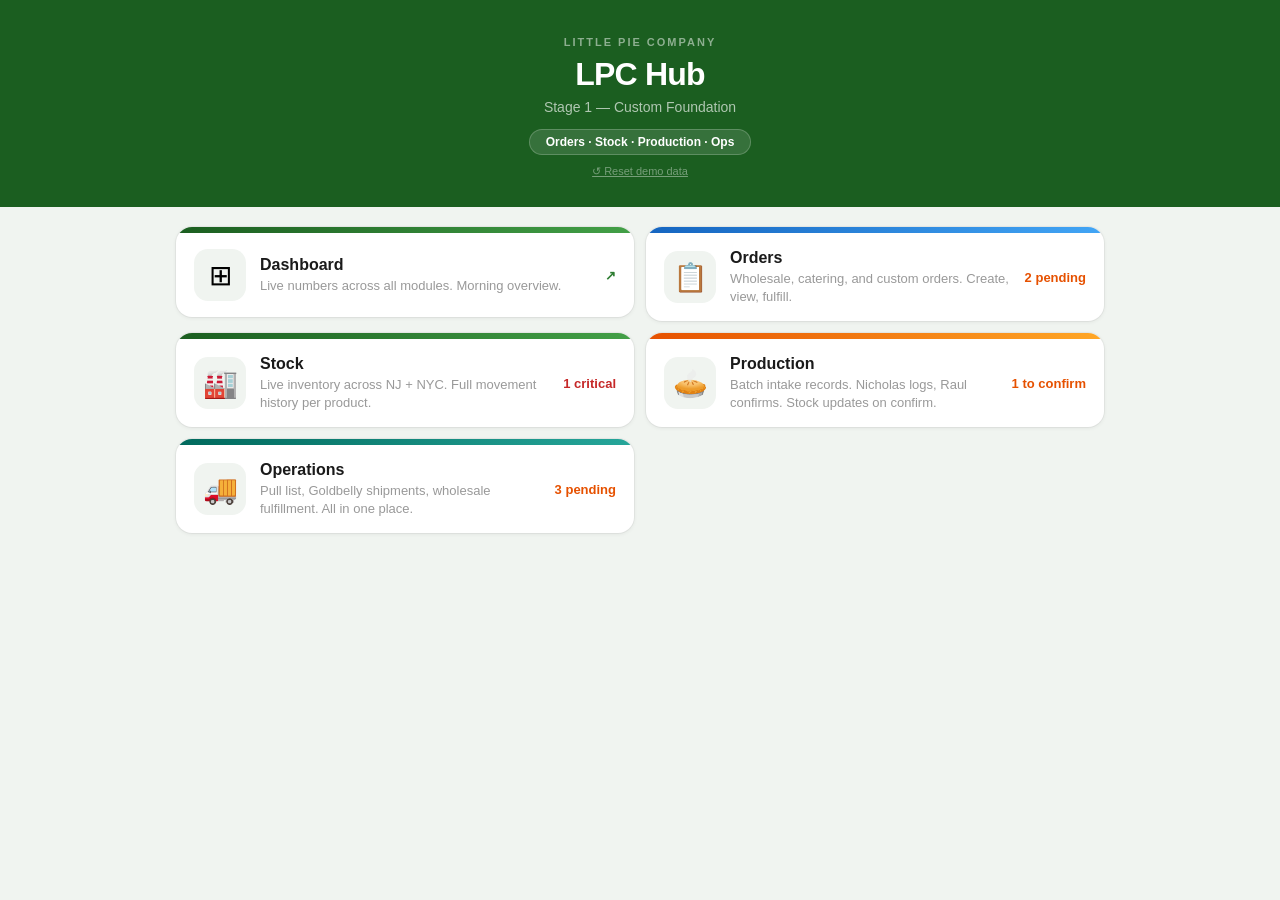
==== commit 5d0f2078: "feat: Enhance responsive design for various pages and update base styles" ====
--- a/index.html
+++ b/index.html
@@ -158,6 +158,11 @@
 
     .stat-grey {
       color: #BBB;
+    }
+
+    @media (min-width: 720px) {
+      .modules { max-width: 960px; display: grid; grid-template-columns: 1fr 1fr; gap: 12px; align-items: start; }
+      .module-card { margin-bottom: 0; }
     }
   </style>
 </head>
--- a/css/_base.css
+++ b/css/_base.css
@@ -60,7 +60,7 @@
 input[type="text"], input[type="number"], input[type="date"], select, textarea {
   width: 100%; border: 1.5px solid #DDE5DD; border-radius: 10px; padding: 11px 14px;
   font-size: 15px; color: #1A1A1A; background: white; outline: none;
-  -webkit-appearance: none; font-family: inherit;
+  -webkit-appearance: none; appearance: none; font-family: inherit;
 }
 input:focus, select:focus, textarea:focus { border-color: #2E7D32; box-shadow: 0 0 0 3px rgba(46,125,50,0.10); }
 textarea { resize: none; height: 68px; font-size: 14px; line-height: 1.5; }
@@ -208,6 +208,32 @@
 .bar-low      { background: #FF9800; }
 .bar-critical { background: #F44336; }
 
+/* ── Responsive — Tablet / Desktop ── */
+@media (min-width: 720px) {
+  .content { max-width: 960px; padding: 20px 24px 100px; }
+
+  /* KPI: 4 columns */
+  .kpi-grid { grid-template-columns: repeat(4, 1fr); }
+
+  /* Bottom nav: center under content */
+  .bottomnav { left: 50%; right: auto; width: 960px; max-width: 100%; transform: translateX(-50%); border-left: 1px solid #E4E8E4; border-right: 1px solid #E4E8E4; }
+
+  /* Module tabs: flex row */
+  .module-tabs { display: flex; }
+  .module-tab  { flex: 1; }
+
+  /* FAB: track right edge of content */
+  .fab { right: calc(50% - 480px + 18px); }
+
+  /* Modal: centered dialog */
+  .modal-overlay { align-items: center; justify-content: center; }
+  .modal { max-width: 560px; border-radius: 20px; }
+
+  /* Drawer: centered, not full-width */
+  .drawer { left: 50%; right: auto; width: 560px; max-width: 100%; transform: translate(-50%, 100%); border-radius: 20px; bottom: 40px; }
+  .drawer.open { transform: translate(-50%, 0); }
+}
+
 @media print {
   .topbar-back, .topbar-action, .bottomnav, .fab, .drawer-overlay, .modal-overlay { display: none !important; }
   body { background: white; }
